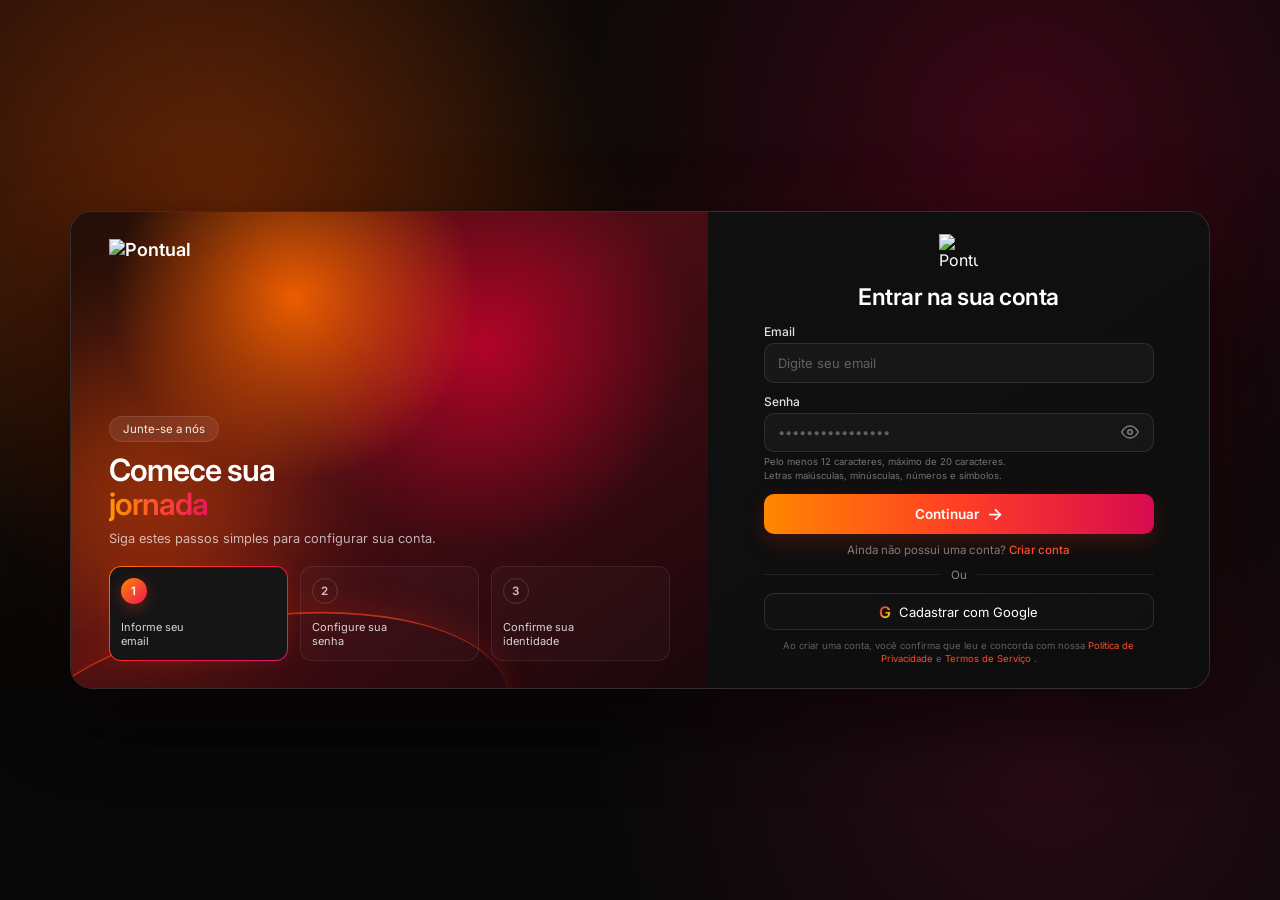
==== login2.html @ b69977cf "Add files via upload" ====
<!DOCTYPE html>
<html lang="pt-BR">

<head>
    <meta charset="UTF-8">
    <meta name="viewport" content="width=device-width, initial-scale=1.0">

    <title>Pontual - Entrar</title>

    <!-- CSS -->
    <link rel="stylesheet" href="login2.css">

    <!-- Fonte -->
    <link rel="preconnect" href="https://fonts.googleapis.com">
    <link rel="preconnect" href="https://fonts.gstatic.com" crossorigin>
    <link href="https://fonts.googleapis.com/css2?family=Inter:wght@400;500;600;700&display=swap" rel="stylesheet">
</head>

<body>

    <main class="page">

        <section class="signup-container">

            <div class="left-panel">

                <!-- Logo -->

                <div class="logo2">
                    <img src="img/pontual.png" alt="Pontual">
                </div>


                <!-- Conteúdo -->

                <div class="hero-content">

                    <div class="badge">
                        Junte-se a nós 
                    </div>

                    <h1>
                        Comece sua<br>
                        <span>jornada</span>
                    </h1>

                    <p class="hero-description">
                        Siga estes passos simples para configurar
                        sua conta.
                    </p>


                    <!-- ETAPAS -->

                    <div class="steps">

                        <!-- Etapa 1 -->

                        <div class="step active">

                            <div class="step-number">
                                1
                            </div>

                            <div class="step-text">
                                Informe seu
                                <br>
                                email
                            </div>

                        </div>


                        <!-- Etapa 2 -->

                        <div class="step">

                            <div class="step-number">
                                2
                            </div>

                            <div class="step-text">
                                Configure sua
                                <br>
                                senha
                            </div>

                        </div>


                        <!-- Etapa 3 -->

                        <div class="step">

                            <div class="step-number">
                                3
                            </div>

                            <div class="step-text">
                                Confirme sua
                                <br>
                                identidade
                            </div>

                        </div>

                    </div>

                </div>

            </div>


            <!-- =================================================
                 LADO DIREITO
            ================================================== -->

            <div class="right-panel">

                <div class="form-container">

                    <img class="icon-login" src="img/logo.png" alt="Pontual Logo">

                    <h2>Entrar na sua conta</h2>


                    <!-- EMAIL -->

                    <div class="input-group">

                        <label for="email">
                            Email
                        </label>

                        <div class="input-wrapper">
                            <input
                                type="email"
                                id="email"
                                placeholder="Digite seu email"
                                required>
                        </div>

                    </div>


                    <!-- SENHA -->

                    <div class="input-group">

                        <label for="password">
                            Senha
                        </label>

                        <div class="password-wrapper">

                            <input
                                type="password"
                                id="password"
                                placeholder="••••••••••••••••"
                            >

                            <button
                                type="button"
                                class="eye"
                                id="togglePassword"
                                aria-label="Mostrar ou ocultar senha">
                                <svg id="eyeIcon" width="18" height="18" viewBox="0 0 24 24" fill="none" stroke="currentColor" stroke-width="2" stroke-linecap="round" stroke-linejoin="round">
                                    <path d="M1 12s4-8 11-8 11 8 11 8-4 8-11 8-11-8-11-8z"></path>
                                    <circle cx="12" cy="12" r="3"></circle>
                                </svg>
                            </button>

                        </div>


                        <div class="password-info">

                            <span>
                                Pelo menos 12 caracteres,
                                máximo de 20 caracteres.
                            </span>

                            <span>
                                Letras maiúsculas, minúsculas,
                                números e símbolos.
                            </span>

                        </div>

                    </div>


                    <!-- BOTÃO -->

                    <button
                        type="button"
                        class="continue-button"
                        id="continueButton">

                        <span>
                            Continuar
                        </span>

                        <span class="arrow">
                            →
                        </span>

                    </button>


                    <!-- LOGIN -->

                    <p class="login-text">

                        Ainda não possui uma conta?

                        <a href="#">
                            Criar conta
                        </a>

                    </p>


                    <!-- OU -->

                    <div class="divider">

                        <span></span>

                        <p>Ou</p>

                        <span></span>

                    </div>


                    <!-- GOOGLE -->

                    <button
                        type="button"
                        class="google-button">

                        <span class="google-icon">
                            G
                        </span>

                        <span>
                            Cadastrar com Google
                        </span>

                    </button>


                    <!-- TERMOS -->

                    <p class="terms">

                        Ao criar uma conta, você confirma que leu
                        e concorda com nossa

                        <a href="#">
                            Política de Privacidade
                        </a>

                        e

                        <a href="#">
                            Termos de Serviço
                        </a>.

                    </p>

                </div>

            </div>

        </section>

    </main>


    <!-- JAVASCRIPT -->

    <script src="script.js"></script>

</body>

</html>
---- login2.css ----
/* =========================================================
   RESET
========================================================= */

* {
    margin: 0;
    padding: 0;
    box-sizing: border-box;
}

html,
body {
    width: 100%;
    height: 100%;
}

body {
    font-family: "Inter", sans-serif;
    background: #080808;
    color: #ffffff;
    overflow-x: hidden;
}


/* =========================================================
   FUNDO
========================================================= */

.page {
    min-height: 100vh;
    height: 100vh;

    display: flex;
    justify-content: center;
    align-items: center;

    padding: clamp(12px, 2vh, 24px);

    position: relative;
    overflow-y: auto;
    overflow-x: hidden;

    background:
        radial-gradient(
            circle at 18% 25%,
            rgba(255, 91, 0, 0.30),
            transparent 32%
        ),

        radial-gradient(
            circle at 80% 15%,
            rgba(218, 0, 67, 0.25),
            transparent 35%
        ),

        radial-gradient(
            circle at 82% 85%,
            rgba(154, 20, 68, 0.22),
            transparent 35%
        ),

        #080808;
}


/* brilho atrás do card */

.page::before {
    content: "";

    position: absolute;

    width: 600px;
    height: 600px;

    left: -200px;
    top: -250px;

    background: #ff4d00;

    filter: blur(160px);

    opacity: 0.16;

    pointer-events: none;
}


/* =========================================================
   CARD PRINCIPAL
========================================================= */

.signup-container {
    width: min(1140px, 96vw);
    max-height: min(720px, calc(100vh - 28px));

    display: grid;
    grid-template-columns: 1.12fr 0.88fr;

    border-radius: 22px;
    overflow: hidden;

    position: relative;
    background: #111111;

    border: 1px solid rgba(255, 255, 255, 0.13);

    box-shadow:
        0 25px 80px rgba(0, 0, 0, 0.7),
        0 0 70px rgba(255, 45, 30, 0.08);
}


/* =========================================================
   PAINEL ESQUERDO
========================================================= */

.left-panel {
    position: relative;

    padding: clamp(22px, 3vh, 34px) clamp(26px, 3vw, 38px);

    overflow: hidden;

    display: flex;
    flex-direction: column;
    justify-content: space-between;

    background:
        radial-gradient(
            circle at 35% 18%,
            rgba(255, 102, 0, 0.90),
            transparent 32%
        ),

        radial-gradient(
            circle at 65% 28%,
            rgba(220, 0, 48, 0.70),
            transparent 38%
        ),

        linear-gradient(
            145deg,
            #221006 0%,
            #4b0d14 45%,
            #19070b 100%
        );
}


/* brilho */

.left-panel::before {
    content: "";

    position: absolute;

    width: 450px;
    height: 450px;

    left: -150px;
    top: 60px;

    border-radius: 50%;

    background:
        radial-gradient(
            circle,
            rgba(255, 91, 0, 0.5),
            transparent 65%
        );

    filter: blur(40px);

    pointer-events: none;
}


/* linha decorativa */

.left-panel::after {
    content: "";

    position: absolute;

    width: 500px;
    height: 220px;

    left: -60px;
    bottom: -150px;

    border-radius: 50%;

    border-top: 2px solid rgba(255, 60, 20, 0.65);

    box-shadow:
        0 -10px 30px rgba(255, 40, 0, 0.15);

    transform: rotate(-8deg);

    pointer-events: none;
}


/* =========================================================
   LOGO
========================================================= */

.logo,
.logo2 {
    position: relative;
    z-index: 2;

    display: flex;
    align-items: center;

    gap: 10px;

    font-size: 18px;
    font-weight: 600;

    color: #ffffff;
}

.logo img,
.logo2 img {
    width: auto;
    height: clamp(28px, 3.8vh, 36px);
    max-width: 160px;
    object-fit: contain;
}


/* =========================================================
   CONTEÚDO ESQUERDO
========================================================= */

.hero-content {
    position: relative;
    z-index: 2;

    margin-top: auto;
    padding-top: 14px;
}


/* badge */

.badge {
    display: inline-flex;

    padding: 5px 13px;

    border-radius: 999px;

    background: rgba(255, 255, 255, 0.08);
    border: 1px solid rgba(255, 255, 255, 0.10);

    font-size: 11.5px;
    color: #eeeeee;

    backdrop-filter: blur(10px);

    margin-bottom: clamp(8px, 1.2vh, 14px);
}


/* título */

.hero-content h1 {
    font-size: clamp(24px, 2.4vw, 34px);
    line-height: 1.1;

    font-weight: 600;
    letter-spacing: -1px;

    color: #ffffff;
}

.hero-content h1 span {
    background:
        linear-gradient(
            90deg,
            #ff9a00,
            #ff4b32,
            #ed145b
        );

    -webkit-background-clip: text;
    background-clip: text;

    color: transparent;
}


/* descrição */

.hero-description {
    margin-top: clamp(6px, 1vh, 10px);

    font-size: clamp(12px, 1vw, 13.5px);
    color: rgba(255, 255, 255, 0.68);

    line-height: 1.45;
}


/* =========================================================
   ETAPAS
========================================================= */

.steps {
    display: grid;
    grid-template-columns: repeat(3, 1fr);

    gap: clamp(8px, 1vw, 12px);

    margin-top: clamp(14px, 2vh, 22px);

    max-width: 580px;
}

.step {
    min-height: clamp(76px, 10.5vh, 96px);
    padding: clamp(10px, 1.2vh, 14px);

    border-radius: 12px;

    background: rgba(255, 255, 255, 0.025);
    border: 1px solid rgba(255, 255, 255, 0.08);

    display: flex;
    flex-direction: column;
    justify-content: space-between;
    gap: 6px;

    transition: 0.25s ease;
}

.step:hover {
    transform: translateY(-3px);
    border-color: rgba(255, 72, 30, 0.5);
}


/* etapa ativa */

.step.active {
    border: 1px solid transparent;

    background:
        linear-gradient(#151515, #151515) padding-box,
        linear-gradient(
            135deg,
            #ff7600,
            #ff123e,
            #d81b70
        ) border-box;

    box-shadow:
        0 0 20px rgba(255, 62, 25, 0.12);
}


/* número */

.step-number {
    width: 26px;
    height: 26px;

    border-radius: 50%;

    display: flex;
    align-items: center;
    justify-content: center;

    font-size: 11.5px;
    font-weight: 600;

    border: 1px solid rgba(255, 255, 255, 0.15);
    color: rgba(255, 255, 255, 0.75);
}

.step.active .step-number {
    background:
        linear-gradient(
            135deg,
            #ff8500,
            #ed1854
        );

    border: none;
    color: white;

    box-shadow:
        0 4px 14px rgba(255, 60, 30, 0.35);
}


/* texto */

.step-text {
    font-size: 11px;
    line-height: 1.32;
    color: rgba(255, 255, 255, 0.82);
}


/* =========================================================
   PAINEL DIREITO
========================================================= */

.right-panel {
    display: flex;
    align-items: center;
    justify-content: center;

    padding: clamp(16px, 2.4vh, 26px) clamp(22px, 3vw, 36px);

    background:
        linear-gradient(
            145deg,
            #101010,
            #0d0d0d
        );
}


/* formulário */

.form-container {
    width: 100%;
    max-width: 390px;
}

.icon-login {
    position: relative;
    z-index: 2;

    width: clamp(38px, 4.4vh, 46px);
    height: clamp(38px, 4.4vh, 46px);

    display: block;
    margin: 0 auto clamp(6px, 1vh, 10px) auto;

    object-fit: contain;
}


/* título */

.form-container h2 {
    text-align: center;

    font-size: clamp(19px, 2vw, 23px);
    font-weight: 600;

    letter-spacing: -0.5px;

    margin-bottom: clamp(10px, 1.5vh, 15px);
}


/* =========================================================
   INPUTS
========================================================= */

.input-group {
    margin-bottom: clamp(8px, 1.2vh, 11px);
}

.input-group label {
    display: block;

    margin-bottom: 4px;

    font-size: 12px;
    font-weight: 500;

    color: rgba(255, 255, 255, 0.88);
}

.input-group input {
    width: 100%;
    height: clamp(38px, 4.4vh, 42px);

    padding: 0 13px;

    border-radius: 10px;
    border: 1px solid rgba(255, 255, 255, 0.10);

    outline: none;

    background: rgba(255, 255, 255, 0.035);
    color: white;

    font-family: inherit;
    font-size: 13px;

    transition: 0.25s;
}

.input-group input::placeholder {
    color: rgba(255, 255, 255, 0.32);
}

.input-group input:focus {
    border-color: #ff4b25;
    box-shadow: 0 0 0 3px rgba(255, 68, 30, 0.08);
}

.input-wrapper {
    position: relative;
}

.input-wrapper input {
    padding-left: 13px;
}


/* =========================================================
   SENHA
========================================================= */

.password-wrapper {
    position: relative;
}

.password-wrapper input {
    padding-right: 38px;
}

.eye {
    position: absolute;
    right: 11px;
    top: 50%;
    transform: translateY(-50%);

    border: none;
    background: transparent;

    color: rgba(255, 255, 255, 0.45);
    cursor: pointer;

    padding: 4px;

    display: flex;
    align-items: center;
    justify-content: center;

    transition: color 0.2s;
}

.eye:hover {
    color: rgba(255, 255, 255, 0.85);
}

.password-info {
    display: flex;
    flex-direction: column;
    gap: 2px;

    margin-top: 4px;

    font-size: 9.5px;
    line-height: 1.25;

    color: rgba(255, 255, 255, 0.42);
}


/* =========================================================
   BOTÃO CONTINUAR
========================================================= */

.continue-button {
    width: 100%;
    height: clamp(38px, 4.4vh, 43px);

    border: none;
    border-radius: 10px;

    cursor: pointer;

    display: flex;
    align-items: center;
    justify-content: center;

    gap: 8px;

    margin-top: clamp(10px, 1.4vh, 14px);

    color: white;
    font-family: inherit;
    font-size: 13.5px;
    font-weight: 600;

    background:
        linear-gradient(
            90deg,
            #ff8700,
            #ff3e25,
            #d70b50
        );

    box-shadow:
        0 8px 22px rgba(255, 53, 24, 0.18);

    transition: 0.25s;
}

.continue-button:hover {
    transform: translateY(-2px);
    box-shadow:
        0 12px 28px rgba(255, 53, 24, 0.28);
}

.continue-button:active {
    transform: translateY(0);
}

.arrow {
    font-size: 17px;
    transition: 0.2s;
}

.continue-button:hover .arrow {
    transform: translateX(4px);
}


/* =========================================================
   LOGIN
========================================================= */

.login-text {
    text-align: center;
    margin-top: clamp(6px, 1vh, 9px);

    font-size: 11.5px;
    color: rgba(255, 255, 255, 0.45);
}

.login-text a {
    color: #ff4d2c;
    text-decoration: none;
    font-weight: 500;
}


/* =========================================================
   DIVISOR
========================================================= */

.divider {
    display: flex;
    align-items: center;

    gap: 10px;

    margin: clamp(8px, 1.2vh, 12px) 0;
}

.divider span {
    flex: 1;
    height: 1px;
    background: rgba(255, 255, 255, 0.08);
}

.divider p {
    color: rgba(255, 255, 255, 0.5);
    font-size: 11.5px;
}


/* =========================================================
   GOOGLE
========================================================= */

.google-button {
    width: 100%;
    height: clamp(36px, 4.2vh, 40px);

    border-radius: 10px;
    border: 1px solid rgba(255, 255, 255, 0.11);

    background: rgba(255, 255, 255, 0.015);
    color: white;

    display: flex;
    justify-content: center;
    align-items: center;

    gap: 8px;

    cursor: pointer;

    font-family: inherit;
    font-size: 13px;

    transition: 0.25s;
}

.google-button:hover {
    background: rgba(255, 255, 255, 0.05);
    border-color: rgba(255, 255, 255, 0.2);
}

.google-icon {
    font-size: 16px;
    font-weight: 600;

    background:
        linear-gradient(
            135deg,
            #4285f4,
            #ea4335,
            #fbbc05,
            #34a853
        );

    -webkit-background-clip: text;
    background-clip: text;
    color: transparent;
}


/* =========================================================
   TERMOS
========================================================= */

.terms {
    text-align: center;
    margin-top: clamp(8px, 1.1vh, 11px);

    font-size: 9.5px;
    line-height: 1.35;

    color: rgba(255, 255, 255, 0.35);
}

.terms a {
    color: #ff4b2b;
    text-decoration: none;
}


/* =========================================================
   RESPONSIVIDADE (Telas menores em largura)
========================================================= */

@media (max-width: 920px) {
    .page {
        height: auto;
        min-height: 100vh;
        padding: 20px 16px;
        overflow-y: auto;
    }

    .signup-container {
        grid-template-columns: 1fr;
        max-width: 500px;
        max-height: none;
    }

    .left-panel {
        padding: 24px 22px;
        min-height: auto;
    }

    .hero-content {
        margin-top: 20px;
        padding-top: 0;
    }

    .right-panel {
        padding: 26px 22px;
    }
}

@media (max-width: 540px) {
    .steps {
        grid-template-columns: 1fr;
        gap: 8px;
    }

    .step {
        flex-direction: row;
        align-items: center;
        min-height: auto;
        padding: 10px 12px;
    }

    .step-text {
        font-size: 11px;
    }
}


/* =========================================================
   RESPONSIVIDADE (Telas com altura muito baixa)
========================================================= */

@media (max-height: 640px) and (min-width: 921px) {
    .page {
        padding: 8px 16px;
    }

    .signup-container {
        max-height: calc(100vh - 16px);
    }

    .left-panel {
        padding: 16px 24px;
    }

    .right-panel {
        padding: 14px 24px;
    }

    .icon-login {
        width: 34px;
        height: 34px;
        margin-bottom: 4px;
    }

    .form-container h2 {
        font-size: 18px;
        margin-bottom: 8px;
    }

    .input-group {
        margin-bottom: 6px;
    }

    .input-group input {
        height: 36px;
    }

    .continue-button {
        height: 36px;
        margin-top: 8px;
    }

    .divider {
        margin: 6px 0;
    }

    .google-button {
        height: 34px;
    }

    .terms {
        margin-top: 6px;
    }

    .step {
        min-height: 70px;
        padding: 8px 10px;
    }
}
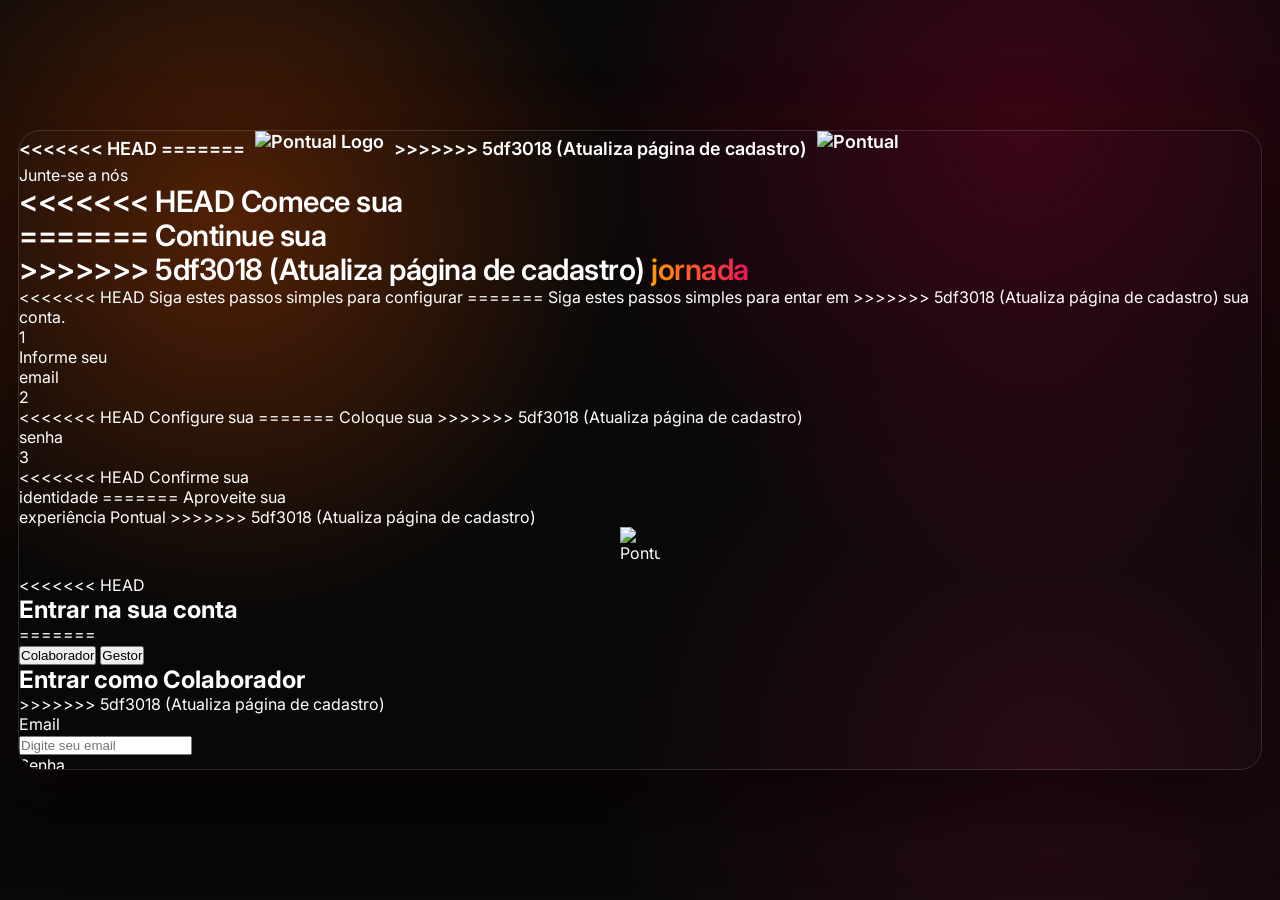
==== commit 4ed0bc6b: "Add files via upload" ====
--- a/login2.html
+++ b/login2.html
@@ -1,288 +1,352 @@
-<!DOCTYPE html>
-<html lang="pt-BR">
-
-<head>
-    <meta charset="UTF-8">
-    <meta name="viewport" content="width=device-width, initial-scale=1.0">
-
-    <title>Pontual - Entrar</title>
-
-    <!-- CSS -->
-    <link rel="stylesheet" href="login2.css">
-
-    <!-- Fonte -->
-    <link rel="preconnect" href="https://fonts.googleapis.com">
-    <link rel="preconnect" href="https://fonts.gstatic.com" crossorigin>
-    <link href="https://fonts.googleapis.com/css2?family=Inter:wght@400;500;600;700&display=swap" rel="stylesheet">
-</head>
-
-<body>
-
-    <main class="page">
-
-        <section class="signup-container">
-
-            <div class="left-panel">
-
-                <!-- Logo -->
-
-                <div class="logo2">
-                    <img src="img/pontual.png" alt="Pontual">
-                </div>
-
-
-                <!-- Conteúdo -->
-
-                <div class="hero-content">
-
-                    <div class="badge">
-                        Junte-se a nós 
-                    </div>
-
-                    <h1>
-                        Comece sua<br>
-                        <span>jornada</span>
-                    </h1>
-
-                    <p class="hero-description">
-                        Siga estes passos simples para configurar
-                        sua conta.
-                    </p>
-
-
-                    <!-- ETAPAS -->
-
-                    <div class="steps">
-
-                        <!-- Etapa 1 -->
-
-                        <div class="step active">
-
-                            <div class="step-number">
-                                1
-                            </div>
-
-                            <div class="step-text">
-                                Informe seu
-                                <br>
-                                email
-                            </div>
-
-                        </div>
-
-
-                        <!-- Etapa 2 -->
-
-                        <div class="step">
-
-                            <div class="step-number">
-                                2
-                            </div>
-
-                            <div class="step-text">
-                                Configure sua
-                                <br>
-                                senha
-                            </div>
-
-                        </div>
-
-
-                        <!-- Etapa 3 -->
-
-                        <div class="step">
-
-                            <div class="step-number">
-                                3
-                            </div>
-
-                            <div class="step-text">
-                                Confirme sua
-                                <br>
-                                identidade
-                            </div>
-
-                        </div>
-
-                    </div>
-
-                </div>
-
-            </div>
-
-
-            <!-- =================================================
-                 LADO DIREITO
-            ================================================== -->
-
-            <div class="right-panel">
-
-                <div class="form-container">
-
-                    <img class="icon-login" src="img/logo.png" alt="Pontual Logo">
-
-                    <h2>Entrar na sua conta</h2>
-
-
-                    <!-- EMAIL -->
-
-                    <div class="input-group">
-
-                        <label for="email">
-                            Email
-                        </label>
-
-                        <div class="input-wrapper">
-                            <input
-                                type="email"
-                                id="email"
-                                placeholder="Digite seu email"
-                                required>
-                        </div>
-
-                    </div>
-
-
-                    <!-- SENHA -->
-
-                    <div class="input-group">
-
-                        <label for="password">
-                            Senha
-                        </label>
-
-                        <div class="password-wrapper">
-
-                            <input
-                                type="password"
-                                id="password"
-                                placeholder="••••••••••••••••"
-                            >
-
-                            <button
-                                type="button"
-                                class="eye"
-                                id="togglePassword"
-                                aria-label="Mostrar ou ocultar senha">
-                                <svg id="eyeIcon" width="18" height="18" viewBox="0 0 24 24" fill="none" stroke="currentColor" stroke-width="2" stroke-linecap="round" stroke-linejoin="round">
-                                    <path d="M1 12s4-8 11-8 11 8 11 8-4 8-11 8-11-8-11-8z"></path>
-                                    <circle cx="12" cy="12" r="3"></circle>
-                                </svg>
-                            </button>
-
-                        </div>
-
-
-                        <div class="password-info">
-
-                            <span>
-                                Pelo menos 12 caracteres,
-                                máximo de 20 caracteres.
-                            </span>
-
-                            <span>
-                                Letras maiúsculas, minúsculas,
-                                números e símbolos.
-                            </span>
-
-                        </div>
-
-                    </div>
-
-
-                    <!-- BOTÃO -->
-
-                    <button
-                        type="button"
-                        class="continue-button"
-                        id="continueButton">
-
-                        <span>
-                            Continuar
-                        </span>
-
-                        <span class="arrow">
-                            →
-                        </span>
-
-                    </button>
-
-
-                    <!-- LOGIN -->
-
-                    <p class="login-text">
-
-                        Ainda não possui uma conta?
-
-                        <a href="#">
-                            Criar conta
-                        </a>
-
-                    </p>
-
-
-                    <!-- OU -->
-
-                    <div class="divider">
-
-                        <span></span>
-
-                        <p>Ou</p>
-
-                        <span></span>
-
-                    </div>
-
-
-                    <!-- GOOGLE -->
-
-                    <button
-                        type="button"
-                        class="google-button">
-
-                        <span class="google-icon">
-                            G
-                        </span>
-
-                        <span>
-                            Cadastrar com Google
-                        </span>
-
-                    </button>
-
-
-                    <!-- TERMOS -->
-
-                    <p class="terms">
-
-                        Ao criar uma conta, você confirma que leu
-                        e concorda com nossa
-
-                        <a href="#">
-                            Política de Privacidade
-                        </a>
-
-                        e
-
-                        <a href="#">
-                            Termos de Serviço
-                        </a>.
-
-                    </p>
-
-                </div>
-
-            </div>
-
-        </section>
-
-    </main>
-
-
-    <!-- JAVASCRIPT -->
-
-    <script src="script.js"></script>
-
-</body>
-
+<!DOCTYPE html>
+<html lang="pt-BR">
+
+<head>
+    <meta charset="UTF-8">
+    <meta name="viewport" content="width=device-width, initial-scale=1.0">
+
+    <title>Pontual - Entrar</title>
+
+    <!-- CSS -->
+    <link rel="stylesheet" href="login2.css">
+
+    <!-- Fonte -->
+    <link rel="preconnect" href="https://fonts.googleapis.com">
+    <link rel="preconnect" href="https://fonts.gstatic.com" crossorigin>
+    <link href="https://fonts.googleapis.com/css2?family=Inter:wght@400;500;600;700&display=swap" rel="stylesheet">
+</head>
+
+<body>
+
+    <main class="page">
+
+        <section class="signup-container">
+
+            <div class="left-panel">
+
+                <!-- Logo -->
+
+                <div class="logo2">
+<<<<<<< HEAD
+=======
+                    <img src="img/logo.png" alt="Pontual Logo" >
+>>>>>>> 5df3018 (Atualiza página de cadastro)
+                    <img src="img/pontual.png" alt="Pontual">
+                </div>
+
+
+                <!-- Conteúdo -->
+
+                <div class="hero-content">
+
+                    <div class="badge">
+                        Junte-se a nós 
+                    </div>
+
+                    <h1>
+<<<<<<< HEAD
+                        Comece sua<br>
+=======
+                        Continue sua<br>
+>>>>>>> 5df3018 (Atualiza página de cadastro)
+                        <span>jornada</span>
+                    </h1>
+
+                    <p class="hero-description">
+<<<<<<< HEAD
+                        Siga estes passos simples para configurar
+=======
+                        Siga estes passos simples para entar em
+>>>>>>> 5df3018 (Atualiza página de cadastro)
+                        sua conta.
+                    </p>
+
+
+                    <!-- ETAPAS -->
+
+                    <div class="steps">
+
+                        <!-- Etapa 1 -->
+
+                        <div class="step active">
+
+                            <div class="step-number">
+                                1
+                            </div>
+
+                            <div class="step-text">
+                                Informe seu
+                                <br>
+                                email
+                            </div>
+
+                        </div>
+
+
+                        <!-- Etapa 2 -->
+
+                        <div class="step">
+
+                            <div class="step-number">
+                                2
+                            </div>
+
+                            <div class="step-text">
+<<<<<<< HEAD
+                                Configure sua
+=======
+                                Coloque sua
+>>>>>>> 5df3018 (Atualiza página de cadastro)
+                                <br>
+                                senha
+                            </div>
+
+                        </div>
+
+
+                        <!-- Etapa 3 -->
+
+                        <div class="step">
+
+                            <div class="step-number">
+                                3
+                            </div>
+
+                            <div class="step-text">
+<<<<<<< HEAD
+                                Confirme sua
+                                <br>
+                                identidade
+=======
+                                Aproveite sua
+                                <br>
+                                experiência Pontual
+>>>>>>> 5df3018 (Atualiza página de cadastro)
+                            </div>
+
+                        </div>
+
+                    </div>
+
+                </div>
+
+            </div>
+
+
+            <!-- =================================================
+                 LADO DIREITO
+            ================================================== -->
+
+            <div class="right-panel">
+
+                <div class="form-container">
+
+                    <img class="icon-login" src="img/logo.png" alt="Pontual Logo">
+
+<<<<<<< HEAD
+                    <h2>Entrar na sua conta</h2>
+=======
+                    <!-- SELETOR DE PERFIL: COLABORADOR / GESTOR -->
+                    <div class="role-switcher" role="tablist" aria-label="Tipo de acesso">
+                        <button type="button" class="role-btn active" id="btnRoleColaborador" role="tab" aria-selected="true">
+                            Colaborador
+                        </button>
+                        <button type="button" class="role-btn" id="btnRoleGestor" role="tab" aria-selected="false">
+                            Gestor
+                        </button>
+                    </div>
+
+                    <h2 id="formTitle">Entrar como Colaborador</h2>
+>>>>>>> 5df3018 (Atualiza página de cadastro)
+
+
+                    <!-- EMAIL -->
+
+                    <div class="input-group">
+
+                        <label for="email">
+                            Email
+                        </label>
+
+                        <div class="input-wrapper">
+                            <input
+                                type="email"
+                                id="email"
+                                placeholder="Digite seu email"
+                                required>
+                        </div>
+
+                    </div>
+
+
+                    <!-- SENHA -->
+
+                    <div class="input-group">
+
+                        <label for="password">
+                            Senha
+                        </label>
+
+                        <div class="password-wrapper">
+
+                            <input
+                                type="password"
+                                id="password"
+                                placeholder="••••••••••••••••"
+                            >
+
+                            <button
+                                type="button"
+                                class="eye"
+                                id="togglePassword"
+                                aria-label="Mostrar ou ocultar senha">
+                                <svg id="eyeIcon" width="18" height="18" viewBox="0 0 24 24" fill="none" stroke="currentColor" stroke-width="2" stroke-linecap="round" stroke-linejoin="round">
+                                    <path d="M1 12s4-8 11-8 11 8 11 8-4 8-11 8-11-8-11-8z"></path>
+                                    <circle cx="12" cy="12" r="3"></circle>
+                                </svg>
+                            </button>
+
+                        </div>
+
+<<<<<<< HEAD
+
+                        <div class="password-info">
+=======
+                        <div class="password-info" id="passwordInfo">
+>>>>>>> 5df3018 (Atualiza página de cadastro)
+
+                            <span>
+                                Pelo menos 12 caracteres,
+                                máximo de 20 caracteres.
+                            </span>
+
+                            <span>
+                                Letras maiúsculas, minúsculas,
+                                números e símbolos.
+                            </span>
+
+                        </div>
+
+                    </div>
+
+
+                    <!-- BOTÃO -->
+
+                    <button
+                        type="button"
+                        class="continue-button"
+                        id="continueButton">
+
+<<<<<<< HEAD
+                        <span>
+=======
+                        <span id="continueButtonText">
+>>>>>>> 5df3018 (Atualiza página de cadastro)
+                            Continuar
+                        </span>
+
+                        <span class="arrow">
+                            →
+                        </span>
+
+                    </button>
+
+
+<<<<<<< HEAD
+                    <!-- LOGIN -->
+
+                    <p class="login-text">
+
+                        Ainda não possui uma conta?
+
+                        <a href="#">
+=======
+                    <!-- LOGIN / CRIAR CONTA (VISÍVEL APENAS PARA GESTOR) -->
+
+                    <p class="login-text" id="signupPrompt" style="display: none;">
+
+                        <span id="signupPromptText">Ainda não possui uma conta gestor?</span>
+
+                        <a href="conta2.html">
+>>>>>>> 5df3018 (Atualiza página de cadastro)
+                            Criar conta
+                        </a>
+
+                    </p>
+
+
+                    <!-- OU -->
+
+                    <div class="divider">
+
+                        <span></span>
+
+                        <p>Ou</p>
+
+                        <span></span>
+
+                    </div>
+
+
+                    <!-- GOOGLE -->
+
+                    <button
+                        type="button"
+                        class="google-button">
+
+                        <span class="google-icon">
+                            G
+                        </span>
+
+                        <span>
+<<<<<<< HEAD
+                            Cadastrar com Google
+=======
+                            Entrar com Google
+>>>>>>> 5df3018 (Atualiza página de cadastro)
+                        </span>
+
+                    </button>
+
+
+                    <!-- TERMOS -->
+
+                    <p class="terms">
+<<<<<<< HEAD
+
+                        Ao criar uma conta, você confirma que leu
+                        e concorda com nossa
+
+                        <a href="#">
+                            Política de Privacidade
+                        </a>
+
+                        e
+
+                        <a href="#">
+                            Termos de Serviço
+                        </a>.
+
+=======
+                        Ao criar uma conta, você confirma que leu e concorda com nossa
+                        <a href="#">Política de Privacidade</a> e
+                        <a href="#">Termos de Serviço</a>.
+>>>>>>> 5df3018 (Atualiza página de cadastro)
+                    </p>
+
+                </div>
+
+            </div>
+
+        </section>
+
+    </main>
+
+
+    <!-- JAVASCRIPT -->
+
+    <script src="script.js"></script>
+
+</body>
+
 </html>
--- a/login2.css
+++ b/login2.css
@@ -1,861 +1,1623 @@
-/* =========================================================
-   RESET
-========================================================= */
-
-* {
-    margin: 0;
-    padding: 0;
-    box-sizing: border-box;
-}
-
-html,
-body {
-    width: 100%;
-    height: 100%;
-}
-
-body {
-    font-family: "Inter", sans-serif;
-    background: #080808;
-    color: #ffffff;
-    overflow-x: hidden;
-}
-
-
-/* =========================================================
-   FUNDO
-========================================================= */
-
-.page {
-    min-height: 100vh;
-    height: 100vh;
-
-    display: flex;
-    justify-content: center;
-    align-items: center;
-
-    padding: clamp(12px, 2vh, 24px);
-
-    position: relative;
-    overflow-y: auto;
-    overflow-x: hidden;
-
-    background:
-        radial-gradient(
-            circle at 18% 25%,
-            rgba(255, 91, 0, 0.30),
-            transparent 32%
-        ),
-
-        radial-gradient(
-            circle at 80% 15%,
-            rgba(218, 0, 67, 0.25),
-            transparent 35%
-        ),
-
-        radial-gradient(
-            circle at 82% 85%,
-            rgba(154, 20, 68, 0.22),
-            transparent 35%
-        ),
-
-        #080808;
-}
-
-
-/* brilho atrás do card */
-
-.page::before {
-    content: "";
-
-    position: absolute;
-
-    width: 600px;
-    height: 600px;
-
-    left: -200px;
-    top: -250px;
-
-    background: #ff4d00;
-
-    filter: blur(160px);
-
-    opacity: 0.16;
-
-    pointer-events: none;
-}
-
-
-/* =========================================================
-   CARD PRINCIPAL
-========================================================= */
-
-.signup-container {
-    width: min(1140px, 96vw);
-    max-height: min(720px, calc(100vh - 28px));
-
-    display: grid;
-    grid-template-columns: 1.12fr 0.88fr;
-
-    border-radius: 22px;
-    overflow: hidden;
-
-    position: relative;
-    background: #111111;
-
-    border: 1px solid rgba(255, 255, 255, 0.13);
-
-    box-shadow:
-        0 25px 80px rgba(0, 0, 0, 0.7),
-        0 0 70px rgba(255, 45, 30, 0.08);
-}
-
-
-/* =========================================================
-   PAINEL ESQUERDO
-========================================================= */
-
-.left-panel {
-    position: relative;
-
-    padding: clamp(22px, 3vh, 34px) clamp(26px, 3vw, 38px);
-
-    overflow: hidden;
-
-    display: flex;
-    flex-direction: column;
-    justify-content: space-between;
-
-    background:
-        radial-gradient(
-            circle at 35% 18%,
-            rgba(255, 102, 0, 0.90),
-            transparent 32%
-        ),
-
-        radial-gradient(
-            circle at 65% 28%,
-            rgba(220, 0, 48, 0.70),
-            transparent 38%
-        ),
-
-        linear-gradient(
-            145deg,
-            #221006 0%,
-            #4b0d14 45%,
-            #19070b 100%
-        );
-}
-
-
-/* brilho */
-
-.left-panel::before {
-    content: "";
-
-    position: absolute;
-
-    width: 450px;
-    height: 450px;
-
-    left: -150px;
-    top: 60px;
-
-    border-radius: 50%;
-
-    background:
-        radial-gradient(
-            circle,
-            rgba(255, 91, 0, 0.5),
-            transparent 65%
-        );
-
-    filter: blur(40px);
-
-    pointer-events: none;
-}
-
-
-/* linha decorativa */
-
-.left-panel::after {
-    content: "";
-
-    position: absolute;
-
-    width: 500px;
-    height: 220px;
-
-    left: -60px;
-    bottom: -150px;
-
-    border-radius: 50%;
-
-    border-top: 2px solid rgba(255, 60, 20, 0.65);
-
-    box-shadow:
-        0 -10px 30px rgba(255, 40, 0, 0.15);
-
-    transform: rotate(-8deg);
-
-    pointer-events: none;
-}
-
-
-/* =========================================================
-   LOGO
-========================================================= */
-
-.logo,
-.logo2 {
-    position: relative;
-    z-index: 2;
-
-    display: flex;
-    align-items: center;
-
-    gap: 10px;
-
-    font-size: 18px;
-    font-weight: 600;
-
-    color: #ffffff;
-}
-
-.logo img,
-.logo2 img {
-    width: auto;
-    height: clamp(28px, 3.8vh, 36px);
-    max-width: 160px;
-    object-fit: contain;
-}
-
-
-/* =========================================================
-   CONTEÚDO ESQUERDO
-========================================================= */
-
-.hero-content {
-    position: relative;
-    z-index: 2;
-
-    margin-top: auto;
-    padding-top: 14px;
-}
-
-
-/* badge */
-
-.badge {
-    display: inline-flex;
-
-    padding: 5px 13px;
-
-    border-radius: 999px;
-
-    background: rgba(255, 255, 255, 0.08);
-    border: 1px solid rgba(255, 255, 255, 0.10);
-
-    font-size: 11.5px;
-    color: #eeeeee;
-
-    backdrop-filter: blur(10px);
-
-    margin-bottom: clamp(8px, 1.2vh, 14px);
-}
-
-
-/* título */
-
-.hero-content h1 {
-    font-size: clamp(24px, 2.4vw, 34px);
-    line-height: 1.1;
-
-    font-weight: 600;
-    letter-spacing: -1px;
-
-    color: #ffffff;
-}
-
-.hero-content h1 span {
-    background:
-        linear-gradient(
-            90deg,
-            #ff9a00,
-            #ff4b32,
-            #ed145b
-        );
-
-    -webkit-background-clip: text;
-    background-clip: text;
-
-    color: transparent;
-}
-
-
-/* descrição */
-
-.hero-description {
-    margin-top: clamp(6px, 1vh, 10px);
-
-    font-size: clamp(12px, 1vw, 13.5px);
-    color: rgba(255, 255, 255, 0.68);
-
-    line-height: 1.45;
-}
-
-
-/* =========================================================
-   ETAPAS
-========================================================= */
-
-.steps {
-    display: grid;
-    grid-template-columns: repeat(3, 1fr);
-
-    gap: clamp(8px, 1vw, 12px);
-
-    margin-top: clamp(14px, 2vh, 22px);
-
-    max-width: 580px;
-}
-
-.step {
-    min-height: clamp(76px, 10.5vh, 96px);
-    padding: clamp(10px, 1.2vh, 14px);
-
-    border-radius: 12px;
-
-    background: rgba(255, 255, 255, 0.025);
-    border: 1px solid rgba(255, 255, 255, 0.08);
-
-    display: flex;
-    flex-direction: column;
-    justify-content: space-between;
-    gap: 6px;
-
-    transition: 0.25s ease;
-}
-
-.step:hover {
-    transform: translateY(-3px);
-    border-color: rgba(255, 72, 30, 0.5);
-}
-
-
-/* etapa ativa */
-
-.step.active {
-    border: 1px solid transparent;
-
-    background:
-        linear-gradient(#151515, #151515) padding-box,
-        linear-gradient(
-            135deg,
-            #ff7600,
-            #ff123e,
-            #d81b70
-        ) border-box;
-
-    box-shadow:
-        0 0 20px rgba(255, 62, 25, 0.12);
-}
-
-
-/* número */
-
-.step-number {
-    width: 26px;
-    height: 26px;
-
-    border-radius: 50%;
-
-    display: flex;
-    align-items: center;
-    justify-content: center;
-
-    font-size: 11.5px;
-    font-weight: 600;
-
-    border: 1px solid rgba(255, 255, 255, 0.15);
-    color: rgba(255, 255, 255, 0.75);
-}
-
-.step.active .step-number {
-    background:
-        linear-gradient(
-            135deg,
-            #ff8500,
-            #ed1854
-        );
-
-    border: none;
-    color: white;
-
-    box-shadow:
-        0 4px 14px rgba(255, 60, 30, 0.35);
-}
-
-
-/* texto */
-
-.step-text {
-    font-size: 11px;
-    line-height: 1.32;
-    color: rgba(255, 255, 255, 0.82);
-}
-
-
-/* =========================================================
-   PAINEL DIREITO
-========================================================= */
-
-.right-panel {
-    display: flex;
-    align-items: center;
-    justify-content: center;
-
-    padding: clamp(16px, 2.4vh, 26px) clamp(22px, 3vw, 36px);
-
-    background:
-        linear-gradient(
-            145deg,
-            #101010,
-            #0d0d0d
-        );
-}
-
-
-/* formulário */
-
-.form-container {
-    width: 100%;
-    max-width: 390px;
-}
-
-.icon-login {
-    position: relative;
-    z-index: 2;
-
-    width: clamp(38px, 4.4vh, 46px);
-    height: clamp(38px, 4.4vh, 46px);
-
-    display: block;
-    margin: 0 auto clamp(6px, 1vh, 10px) auto;
-
-    object-fit: contain;
-}
-
-
-/* título */
-
-.form-container h2 {
-    text-align: center;
-
-    font-size: clamp(19px, 2vw, 23px);
-    font-weight: 600;
-
-    letter-spacing: -0.5px;
-
-    margin-bottom: clamp(10px, 1.5vh, 15px);
-}
-
-
-/* =========================================================
-   INPUTS
-========================================================= */
-
-.input-group {
-    margin-bottom: clamp(8px, 1.2vh, 11px);
-}
-
-.input-group label {
-    display: block;
-
-    margin-bottom: 4px;
-
-    font-size: 12px;
-    font-weight: 500;
-
-    color: rgba(255, 255, 255, 0.88);
-}
-
-.input-group input {
-    width: 100%;
-    height: clamp(38px, 4.4vh, 42px);
-
-    padding: 0 13px;
-
-    border-radius: 10px;
-    border: 1px solid rgba(255, 255, 255, 0.10);
-
-    outline: none;
-
-    background: rgba(255, 255, 255, 0.035);
-    color: white;
-
-    font-family: inherit;
-    font-size: 13px;
-
-    transition: 0.25s;
-}
-
-.input-group input::placeholder {
-    color: rgba(255, 255, 255, 0.32);
-}
-
-.input-group input:focus {
-    border-color: #ff4b25;
-    box-shadow: 0 0 0 3px rgba(255, 68, 30, 0.08);
-}
-
-.input-wrapper {
-    position: relative;
-}
-
-.input-wrapper input {
-    padding-left: 13px;
-}
-
-
-/* =========================================================
-   SENHA
-========================================================= */
-
-.password-wrapper {
-    position: relative;
-}
-
-.password-wrapper input {
-    padding-right: 38px;
-}
-
-.eye {
-    position: absolute;
-    right: 11px;
-    top: 50%;
-    transform: translateY(-50%);
-
-    border: none;
-    background: transparent;
-
-    color: rgba(255, 255, 255, 0.45);
-    cursor: pointer;
-
-    padding: 4px;
-
-    display: flex;
-    align-items: center;
-    justify-content: center;
-
-    transition: color 0.2s;
-}
-
-.eye:hover {
-    color: rgba(255, 255, 255, 0.85);
-}
-
-.password-info {
-    display: flex;
-    flex-direction: column;
-    gap: 2px;
-
-    margin-top: 4px;
-
-    font-size: 9.5px;
-    line-height: 1.25;
-
-    color: rgba(255, 255, 255, 0.42);
-}
-
-
-/* =========================================================
-   BOTÃO CONTINUAR
-========================================================= */
-
-.continue-button {
-    width: 100%;
-    height: clamp(38px, 4.4vh, 43px);
-
-    border: none;
-    border-radius: 10px;
-
-    cursor: pointer;
-
-    display: flex;
-    align-items: center;
-    justify-content: center;
-
-    gap: 8px;
-
-    margin-top: clamp(10px, 1.4vh, 14px);
-
-    color: white;
-    font-family: inherit;
-    font-size: 13.5px;
-    font-weight: 600;
-
-    background:
-        linear-gradient(
-            90deg,
-            #ff8700,
-            #ff3e25,
-            #d70b50
-        );
-
-    box-shadow:
-        0 8px 22px rgba(255, 53, 24, 0.18);
-
-    transition: 0.25s;
-}
-
-.continue-button:hover {
-    transform: translateY(-2px);
-    box-shadow:
-        0 12px 28px rgba(255, 53, 24, 0.28);
-}
-
-.continue-button:active {
-    transform: translateY(0);
-}
-
-.arrow {
-    font-size: 17px;
-    transition: 0.2s;
-}
-
-.continue-button:hover .arrow {
-    transform: translateX(4px);
-}
-
-
-/* =========================================================
-   LOGIN
-========================================================= */
-
-.login-text {
-    text-align: center;
-    margin-top: clamp(6px, 1vh, 9px);
-
-    font-size: 11.5px;
-    color: rgba(255, 255, 255, 0.45);
-}
-
-.login-text a {
-    color: #ff4d2c;
-    text-decoration: none;
-    font-weight: 500;
-}
-
-
-/* =========================================================
-   DIVISOR
-========================================================= */
-
-.divider {
-    display: flex;
-    align-items: center;
-
-    gap: 10px;
-
-    margin: clamp(8px, 1.2vh, 12px) 0;
-}
-
-.divider span {
-    flex: 1;
-    height: 1px;
-    background: rgba(255, 255, 255, 0.08);
-}
-
-.divider p {
-    color: rgba(255, 255, 255, 0.5);
-    font-size: 11.5px;
-}
-
-
-/* =========================================================
-   GOOGLE
-========================================================= */
-
-.google-button {
-    width: 100%;
-    height: clamp(36px, 4.2vh, 40px);
-
-    border-radius: 10px;
-    border: 1px solid rgba(255, 255, 255, 0.11);
-
-    background: rgba(255, 255, 255, 0.015);
-    color: white;
-
-    display: flex;
-    justify-content: center;
-    align-items: center;
-
-    gap: 8px;
-
-    cursor: pointer;
-
-    font-family: inherit;
-    font-size: 13px;
-
-    transition: 0.25s;
-}
-
-.google-button:hover {
-    background: rgba(255, 255, 255, 0.05);
-    border-color: rgba(255, 255, 255, 0.2);
-}
-
-.google-icon {
-    font-size: 16px;
-    font-weight: 600;
-
-    background:
-        linear-gradient(
-            135deg,
-            #4285f4,
-            #ea4335,
-            #fbbc05,
-            #34a853
-        );
-
-    -webkit-background-clip: text;
-    background-clip: text;
-    color: transparent;
-}
-
-
-/* =========================================================
-   TERMOS
-========================================================= */
-
-.terms {
-    text-align: center;
-    margin-top: clamp(8px, 1.1vh, 11px);
-
-    font-size: 9.5px;
-    line-height: 1.35;
-
-    color: rgba(255, 255, 255, 0.35);
-}
-
-.terms a {
-    color: #ff4b2b;
-    text-decoration: none;
-}
-
-
-/* =========================================================
-   RESPONSIVIDADE (Telas menores em largura)
-========================================================= */
-
-@media (max-width: 920px) {
-    .page {
-        height: auto;
-        min-height: 100vh;
-        padding: 20px 16px;
-        overflow-y: auto;
-    }
-
-    .signup-container {
-        grid-template-columns: 1fr;
-        max-width: 500px;
-        max-height: none;
-    }
-
-    .left-panel {
-        padding: 24px 22px;
-        min-height: auto;
-    }
-
-    .hero-content {
-        margin-top: 20px;
-        padding-top: 0;
-    }
-
-    .right-panel {
-        padding: 26px 22px;
-    }
-}
-
-@media (max-width: 540px) {
-    .steps {
-        grid-template-columns: 1fr;
-        gap: 8px;
-    }
-
-    .step {
-        flex-direction: row;
-        align-items: center;
-        min-height: auto;
-        padding: 10px 12px;
-    }
-
-    .step-text {
-        font-size: 11px;
-    }
-}
-
-
-/* =========================================================
-   RESPONSIVIDADE (Telas com altura muito baixa)
-========================================================= */
-
-@media (max-height: 640px) and (min-width: 921px) {
-    .page {
-        padding: 8px 16px;
-    }
-
-    .signup-container {
-        max-height: calc(100vh - 16px);
-    }
-
-    .left-panel {
-        padding: 16px 24px;
-    }
-
-    .right-panel {
-        padding: 14px 24px;
-    }
-
-    .icon-login {
-        width: 34px;
-        height: 34px;
-        margin-bottom: 4px;
-    }
-
-    .form-container h2 {
-        font-size: 18px;
-        margin-bottom: 8px;
-    }
-
-    .input-group {
-        margin-bottom: 6px;
-    }
-
-    .input-group input {
-        height: 36px;
-    }
-
-    .continue-button {
-        height: 36px;
-        margin-top: 8px;
-    }
-
-    .divider {
-        margin: 6px 0;
-    }
-
-    .google-button {
-        height: 34px;
-    }
-
-    .terms {
-        margin-top: 6px;
-    }
-
-    .step {
-        min-height: 70px;
-        padding: 8px 10px;
-    }
+/* =========================================================
+   RESET
+========================================================= */
+
+* {
+    margin: 0;
+    padding: 0;
+    box-sizing: border-box;
+}
+
+html,
+body {
+    width: 100%;
+    height: 100%;
+}
+
+body {
+    font-family: "Inter", sans-serif;
+    background: #080808;
+    color: #ffffff;
+    overflow-x: hidden;
+}
+
+
+/* =========================================================
+   FUNDO
+========================================================= */
+
+.page {
+    min-height: 100vh;
+    height: 100vh;
+
+    display: flex;
+    justify-content: center;
+    align-items: center;
+
+    padding: clamp(12px, 2vh, 24px);
+
+    position: relative;
+    overflow-y: auto;
+    overflow-x: hidden;
+
+    background:
+        radial-gradient(
+            circle at 18% 25%,
+            rgba(255, 91, 0, 0.30),
+            transparent 32%
+        ),
+
+        radial-gradient(
+            circle at 80% 15%,
+            rgba(218, 0, 67, 0.25),
+            transparent 35%
+        ),
+
+        radial-gradient(
+            circle at 82% 85%,
+            rgba(154, 20, 68, 0.22),
+            transparent 35%
+        ),
+
+        #080808;
+}
+
+
+<<<<<<< HEAD
+/* brilho atrás do card */
+=======
+/* =========================================================
+   BRILHO ATRÁS DO CARD
+========================================================= */
+>>>>>>> 5df3018 (Atualiza página de cadastro)
+
+.page::before {
+    content: "";
+
+    position: absolute;
+
+    width: 600px;
+    height: 600px;
+
+    left: -200px;
+    top: -250px;
+
+    background: #ff4d00;
+
+    filter: blur(160px);
+
+    opacity: 0.16;
+
+    pointer-events: none;
+}
+
+
+/* =========================================================
+   CARD PRINCIPAL
+========================================================= */
+
+.signup-container {
+<<<<<<< HEAD
+    width: min(1140px, 96vw);
+    max-height: min(720px, calc(100vh - 28px));
+=======
+    width: 100%;
+    max-width: 1280px;
+    height: clamp(600px, 88vh, 640px);
+    min-height: 600px;
+>>>>>>> 5df3018 (Atualiza página de cadastro)
+
+    display: grid;
+    grid-template-columns: 1.12fr 0.88fr;
+
+    border-radius: 22px;
+    overflow: hidden;
+
+    position: relative;
+<<<<<<< HEAD
+=======
+
+>>>>>>> 5df3018 (Atualiza página de cadastro)
+    background: #111111;
+
+    border: 1px solid rgba(255, 255, 255, 0.13);
+
+    box-shadow:
+        0 25px 80px rgba(0, 0, 0, 0.7),
+        0 0 70px rgba(255, 45, 30, 0.08);
+}
+
+<<<<<<< HEAD
+
+=======
+>>>>>>> 5df3018 (Atualiza página de cadastro)
+/* =========================================================
+   PAINEL ESQUERDO
+========================================================= */
+
+.left-panel {
+    position: relative;
+
+<<<<<<< HEAD
+    padding: clamp(22px, 3vh, 34px) clamp(26px, 3vw, 38px);
+=======
+    padding: 30px 36px 30px 36px;
+>>>>>>> 5df3018 (Atualiza página de cadastro)
+
+    overflow: hidden;
+
+    display: flex;
+    flex-direction: column;
+    justify-content: space-between;
+<<<<<<< HEAD
+=======
+    height: 100%;
+>>>>>>> 5df3018 (Atualiza página de cadastro)
+
+    background:
+        radial-gradient(
+            circle at 35% 18%,
+            rgba(255, 102, 0, 0.90),
+            transparent 32%
+        ),
+
+        radial-gradient(
+            circle at 65% 28%,
+            rgba(220, 0, 48, 0.70),
+            transparent 38%
+        ),
+
+        linear-gradient(
+            145deg,
+            #221006 0%,
+            #4b0d14 45%,
+            #19070b 100%
+        );
+}
+
+
+<<<<<<< HEAD
+/* brilho */
+=======
+/* =========================================================
+   BRILHO DO LADO ESQUERDO
+========================================================= */
+>>>>>>> 5df3018 (Atualiza página de cadastro)
+
+.left-panel::before {
+    content: "";
+
+    position: absolute;
+
+    width: 450px;
+    height: 450px;
+
+    left: -150px;
+    top: 60px;
+
+    border-radius: 50%;
+
+    background:
+        radial-gradient(
+            circle,
+            rgba(255, 91, 0, 0.5),
+            transparent 65%
+        );
+
+    filter: blur(40px);
+
+    pointer-events: none;
+}
+
+
+<<<<<<< HEAD
+/* linha decorativa */
+=======
+/* =========================================================
+   LINHA DECORATIVA
+========================================================= */
+>>>>>>> 5df3018 (Atualiza página de cadastro)
+
+.left-panel::after {
+    content: "";
+
+    position: absolute;
+
+    width: 500px;
+    height: 220px;
+
+    left: -60px;
+    bottom: -150px;
+
+    border-radius: 50%;
+
+    border-top: 2px solid rgba(255, 60, 20, 0.65);
+
+    box-shadow:
+        0 -10px 30px rgba(255, 40, 0, 0.15);
+
+    transform: rotate(-8deg);
+
+    pointer-events: none;
+}
+
+
+/* =========================================================
+   LOGO
+========================================================= */
+
+.logo,
+.logo2 {
+    position: relative;
+    z-index: 2;
+
+    display: flex;
+    align-items: center;
+
+    gap: 10px;
+
+    font-size: 18px;
+    font-weight: 600;
+
+    color: #ffffff;
+}
+
+.logo img,
+.logo2 img {
+<<<<<<< HEAD
+    width: auto;
+    height: clamp(28px, 3.8vh, 36px);
+    max-width: 160px;
+=======
+    height: clamp(78px, 3.8vh, 66px);
+    max-width: 160px;
+
+>>>>>>> 5df3018 (Atualiza página de cadastro)
+    object-fit: contain;
+}
+
+
+/* =========================================================
+   CONTEÚDO ESQUERDO
+========================================================= */
+
+.hero-content {
+    position: relative;
+    z-index: 2;
+
+    margin-top: auto;
+<<<<<<< HEAD
+    padding-top: 14px;
+}
+
+
+/* badge */
+=======
+
+    padding-top: 0;
+    padding-bottom: 0;
+}
+
+
+/* =========================================================
+   BADGE
+========================================================= */
+>>>>>>> 5df3018 (Atualiza página de cadastro)
+
+.badge {
+    display: inline-flex;
+
+    padding: 5px 13px;
+
+    border-radius: 999px;
+
+    background: rgba(255, 255, 255, 0.08);
+<<<<<<< HEAD
+    border: 1px solid rgba(255, 255, 255, 0.10);
+
+    font-size: 11.5px;
+=======
+
+    border: 1px solid rgba(255, 255, 255, 0.10);
+
+    font-size: 11.5px;
+
+>>>>>>> 5df3018 (Atualiza página de cadastro)
+    color: #eeeeee;
+
+    backdrop-filter: blur(10px);
+
+<<<<<<< HEAD
+    margin-bottom: clamp(8px, 1.2vh, 14px);
+}
+
+
+/* título */
+
+.hero-content h1 {
+    font-size: clamp(24px, 2.4vw, 34px);
+    line-height: 1.1;
+
+    font-weight: 600;
+    letter-spacing: -1px;
+
+    color: #ffffff;
+=======
+    margin-bottom: 10px;
+}
+
+
+/* =========================================================
+   TÍTULO ESQUERDO
+========================================================= */
+
+.hero-content h1 {
+    font-size: clamp(26px, 2.3vw, 34px);
+
+    line-height: 1.15;
+
+    font-weight: 600;
+
+    letter-spacing: -0.5px;
+
+    color: #ffffff;
+
+    width: auto;
+    max-width: 100%;
+>>>>>>> 5df3018 (Atualiza página de cadastro)
+}
+
+.hero-content h1 span {
+    background:
+        linear-gradient(
+            90deg,
+            #ff9a00,
+            #ff4b32,
+            #ed145b
+        );
+
+    -webkit-background-clip: text;
+    background-clip: text;
+
+    color: transparent;
+}
+
+
+<<<<<<< HEAD
+/* descrição */
+
+.hero-description {
+    margin-top: clamp(6px, 1vh, 10px);
+
+    font-size: clamp(12px, 1vw, 13.5px);
+    color: rgba(255, 255, 255, 0.68);
+
+    line-height: 1.45;
+=======
+/* =========================================================
+   DESCRIÇÃO
+========================================================= */
+
+.hero-description {
+    margin-top: 8px;
+
+    font-size: clamp(12.5px, 1vw, 13.5px);
+
+    color: rgba(255, 255, 255, 0.7);
+
+    line-height: 1.45;
+
+    max-width: 420px;
+>>>>>>> 5df3018 (Atualiza página de cadastro)
+}
+
+
+/* =========================================================
+   ETAPAS
+========================================================= */
+
+.steps {
+    display: grid;
+<<<<<<< HEAD
+=======
+
+>>>>>>> 5df3018 (Atualiza página de cadastro)
+    grid-template-columns: repeat(3, 1fr);
+
+    gap: clamp(8px, 1vw, 12px);
+
+<<<<<<< HEAD
+    margin-top: clamp(14px, 2vh, 22px);
+=======
+    margin-top: 18px;
+>>>>>>> 5df3018 (Atualiza página de cadastro)
+
+    max-width: 580px;
+}
+
+.step {
+<<<<<<< HEAD
+    min-height: clamp(76px, 10.5vh, 96px);
+    padding: clamp(10px, 1.2vh, 14px);
+=======
+    min-height: 70px;
+
+    padding: 9px 12px;
+>>>>>>> 5df3018 (Atualiza página de cadastro)
+
+    border-radius: 12px;
+
+    background: rgba(255, 255, 255, 0.025);
+<<<<<<< HEAD
+=======
+
+>>>>>>> 5df3018 (Atualiza página de cadastro)
+    border: 1px solid rgba(255, 255, 255, 0.08);
+
+    display: flex;
+    flex-direction: column;
+    justify-content: space-between;
+<<<<<<< HEAD
+    gap: 6px;
+=======
+
+    gap: 5px;
+
+    cursor: pointer;
+>>>>>>> 5df3018 (Atualiza página de cadastro)
+
+    transition: 0.25s ease;
+}
+
+<<<<<<< HEAD
+.step:hover {
+    transform: translateY(-3px);
+    border-color: rgba(255, 72, 30, 0.5);
+}
+
+
+/* etapa ativa */
+
+=======
+
+/* =========================================================
+   ETAPA ATIVA E HOVER (INTERATIVO)
+========================================================= */
+
+.step:hover,
+>>>>>>> 5df3018 (Atualiza página de cadastro)
+.step.active {
+    border: 1px solid transparent;
+
+    background:
+        linear-gradient(#151515, #151515) padding-box,
+<<<<<<< HEAD
+=======
+
+>>>>>>> 5df3018 (Atualiza página de cadastro)
+        linear-gradient(
+            135deg,
+            #ff7600,
+            #ff123e,
+            #d81b70
+        ) border-box;
+
+    box-shadow:
+<<<<<<< HEAD
+        0 0 20px rgba(255, 62, 25, 0.12);
+}
+
+
+/* número */
+=======
+        0 0 20px rgba(255, 62, 25, 0.16);
+
+    transform: translateY(-2px);
+}
+
+
+/* =========================================================
+   NÚMERO
+========================================================= */
+>>>>>>> 5df3018 (Atualiza página de cadastro)
+
+.step-number {
+    width: 26px;
+    height: 26px;
+
+    border-radius: 50%;
+
+    display: flex;
+<<<<<<< HEAD
+=======
+
+>>>>>>> 5df3018 (Atualiza página de cadastro)
+    align-items: center;
+    justify-content: center;
+
+    font-size: 11.5px;
+<<<<<<< HEAD
+    font-weight: 600;
+
+    border: 1px solid rgba(255, 255, 255, 0.15);
+    color: rgba(255, 255, 255, 0.75);
+}
+
+=======
+
+    font-weight: 600;
+
+    border: 1px solid rgba(255, 255, 255, 0.15);
+
+    color: rgba(255, 255, 255, 0.75);
+
+    transition: all 0.25s ease;
+}
+
+.step:hover .step-number,
+>>>>>>> 5df3018 (Atualiza página de cadastro)
+.step.active .step-number {
+    background:
+        linear-gradient(
+            135deg,
+            #ff8500,
+            #ed1854
+        );
+
+<<<<<<< HEAD
+    border: none;
+=======
+    border: 1px solid transparent;
+
+>>>>>>> 5df3018 (Atualiza página de cadastro)
+    color: white;
+
+    box-shadow:
+        0 4px 14px rgba(255, 60, 30, 0.35);
+}
+
+
+<<<<<<< HEAD
+/* texto */
+
+.step-text {
+    font-size: 11px;
+    line-height: 1.32;
+    color: rgba(255, 255, 255, 0.82);
+}
+
+
+=======
+/* =========================================================
+   TEXTO DAS ETAPAS
+========================================================= */
+
+.step-text {
+    font-size: 11px;
+
+    line-height: 1.25;
+
+    color: rgba(255, 255, 255, 0.82);
+}
+
+>>>>>>> 5df3018 (Atualiza página de cadastro)
+/* =========================================================
+   PAINEL DIREITO
+========================================================= */
+
+.right-panel {
+    display: flex;
+<<<<<<< HEAD
+    align-items: center;
+    justify-content: center;
+
+    padding: clamp(16px, 2.4vh, 26px) clamp(22px, 3vw, 36px);
+=======
+
+    align-items: center;
+    justify-content: center;
+
+    padding:
+        22px
+        36px;
+>>>>>>> 5df3018 (Atualiza página de cadastro)
+
+    background:
+        linear-gradient(
+            145deg,
+            #101010,
+            #0d0d0d
+        );
+}
+
+
+<<<<<<< HEAD
+/* formulário */
+
+.form-container {
+    width: 100%;
+    max-width: 390px;
+}
+
+.icon-login {
+    position: relative;
+    z-index: 2;
+
+    width: clamp(38px, 4.4vh, 46px);
+    height: clamp(38px, 4.4vh, 46px);
+
+    display: block;
+    margin: 0 auto clamp(6px, 1vh, 10px) auto;
+=======
+/* =========================================================
+   FORMULÁRIO
+========================================================= */
+
+.form-container {
+    width: 100%;
+
+    max-width: 390px;
+}
+
+
+/* =========================================================
+   LOGO DO LOGIN
+========================================================= */
+
+.icon-login {
+    position: relative;
+
+    z-index: 2;
+
+    width: 44px;
+    height: 44px;
+
+    display: block;
+
+    margin: 0 auto 10px auto;
+>>>>>>> 5df3018 (Atualiza página de cadastro)
+
+    object-fit: contain;
+}
+
+
+<<<<<<< HEAD
+/* título */
+=======
+/* =========================================================
+   SELETOR DE PERFIL (COLABORADOR / GESTOR)
+========================================================= */
+
+.role-switcher {
+    display: flex;
+    background: rgba(255, 255, 255, 0.04);
+    border: 1px solid rgba(255, 255, 255, 0.08);
+    border-radius: 12px;
+    padding: 3px;
+    gap: 4px;
+    margin-bottom: 10px;
+}
+
+.role-btn {
+    flex: 1;
+    height: 33px;
+    background: transparent;
+    border: none;
+    border-radius: 9px;
+    color: rgba(255, 255, 255, 0.6);
+    font-family: inherit;
+    font-size: 12.5px;
+    font-weight: 500;
+    cursor: pointer;
+    transition: all 0.25s ease;
+    display: flex;
+    align-items: center;
+    justify-content: center;
+}
+
+.role-btn:hover {
+    color: #ffffff;
+    background: rgba(255, 255, 255, 0.06);
+}
+
+.role-btn.active {
+    background:
+        linear-gradient(
+            135deg,
+            #ff8500,
+            #ff3428,
+            #ed1854
+        );
+    color: #ffffff;
+    font-weight: 600;
+    box-shadow: 0 4px 14px rgba(255, 60, 30, 0.3);
+}
+
+
+/* =========================================================
+   TÍTULO DO LOGIN
+========================================================= */
+>>>>>>> 5df3018 (Atualiza página de cadastro)
+
+.form-container h2 {
+    text-align: center;
+
+<<<<<<< HEAD
+    font-size: clamp(19px, 2vw, 23px);
+=======
+    font-size: 19px;
+
+>>>>>>> 5df3018 (Atualiza página de cadastro)
+    font-weight: 600;
+
+    letter-spacing: -0.5px;
+
+<<<<<<< HEAD
+    margin-bottom: clamp(10px, 1.5vh, 15px);
+=======
+    margin-bottom: 11px;
+
+    width: 100%;
+>>>>>>> 5df3018 (Atualiza página de cadastro)
+}
+
+
+/* =========================================================
+   INPUTS
+========================================================= */
+
+.input-group {
+<<<<<<< HEAD
+    margin-bottom: clamp(8px, 1.2vh, 11px);
+=======
+    margin-bottom: 9px;
+>>>>>>> 5df3018 (Atualiza página de cadastro)
+}
+
+.input-group label {
+    display: block;
+
+<<<<<<< HEAD
+    margin-bottom: 4px;
+
+    font-size: 12px;
+=======
+    margin-bottom: 5px;
+
+    font-size: 13px;
+
+>>>>>>> 5df3018 (Atualiza página de cadastro)
+    font-weight: 500;
+
+    color: rgba(255, 255, 255, 0.88);
+}
+
+.input-group input {
+    width: 100%;
+<<<<<<< HEAD
+    height: clamp(38px, 4.4vh, 42px);
+
+    padding: 0 13px;
+
+    border-radius: 10px;
+=======
+
+    height: 42px;
+
+    padding: 0 14px;
+
+    border-radius: 10px;
+
+>>>>>>> 5df3018 (Atualiza página de cadastro)
+    border: 1px solid rgba(255, 255, 255, 0.10);
+
+    outline: none;
+
+    background: rgba(255, 255, 255, 0.035);
+<<<<<<< HEAD
+    color: white;
+
+    font-family: inherit;
+    font-size: 13px;
+=======
+
+    color: white;
+
+    font-family: inherit;
+
+    font-size: 13.5px;
+>>>>>>> 5df3018 (Atualiza página de cadastro)
+
+    transition: 0.25s;
+}
+
+.input-group input::placeholder {
+    color: rgba(255, 255, 255, 0.32);
+}
+
+.input-group input:focus {
+    border-color: #ff4b25;
+<<<<<<< HEAD
+    box-shadow: 0 0 0 3px rgba(255, 68, 30, 0.08);
+=======
+
+    box-shadow:
+        0 0 0 3px rgba(255, 68, 30, 0.08);
+>>>>>>> 5df3018 (Atualiza página de cadastro)
+}
+
+.input-wrapper {
+    position: relative;
+}
+
+.input-wrapper input {
+<<<<<<< HEAD
+    padding-left: 13px;
+=======
+    padding-left: 14px;
+>>>>>>> 5df3018 (Atualiza página de cadastro)
+}
+
+
+/* =========================================================
+   SENHA
+========================================================= */
+
+.password-wrapper {
+    position: relative;
+}
+
+.password-wrapper input {
+<<<<<<< HEAD
+    padding-right: 38px;
+=======
+    padding-right: 42px;
+>>>>>>> 5df3018 (Atualiza página de cadastro)
+}
+
+.eye {
+    position: absolute;
+<<<<<<< HEAD
+    right: 11px;
+    top: 50%;
+    transform: translateY(-50%);
+
+    border: none;
+    background: transparent;
+
+    color: rgba(255, 255, 255, 0.45);
+=======
+
+    right: 11px;
+    top: 50%;
+
+    transform: translateY(-50%);
+
+    border: none;
+
+    background: transparent;
+
+    color: rgba(255, 255, 255, 0.45);
+
+>>>>>>> 5df3018 (Atualiza página de cadastro)
+    cursor: pointer;
+
+    padding: 4px;
+
+    display: flex;
+<<<<<<< HEAD
+=======
+
+>>>>>>> 5df3018 (Atualiza página de cadastro)
+    align-items: center;
+    justify-content: center;
+
+    transition: color 0.2s;
+}
+
+.eye:hover {
+    color: rgba(255, 255, 255, 0.85);
+}
+
+<<<<<<< HEAD
+.password-info {
+    display: flex;
+    flex-direction: column;
+    gap: 2px;
+
+    margin-top: 4px;
+
+    font-size: 9.5px;
+    line-height: 1.25;
+
+    color: rgba(255, 255, 255, 0.42);
+=======
+
+/* =========================================================
+   FORÇA DA SENHA (GESTOR - CRIAR CONTA)
+========================================================= */
+
+.password-strength {
+    display: none;
+    flex-direction: column;
+    gap: 5px;
+    margin-top: 8px;
+    padding: 7px 10px;
+    background: rgba(255, 255, 255, 0.025);
+    border: 1px solid rgba(255, 255, 255, 0.07);
+    border-radius: 8px;
+}
+
+.password-strength.show {
+    display: flex;
+}
+
+.strength-header {
+    display: flex;
+    justify-content: space-between;
+    align-items: center;
+    font-size: 11px;
+}
+
+.strength-label {
+    color: rgba(255, 255, 255, 0.5);
+}
+
+.strength-status {
+    font-weight: 600;
+    font-size: 11px;
+    transition: color 0.25s ease;
+}
+
+.strength-status.weak {
+    color: #f43f5e;
+}
+
+.strength-status.medium {
+    color: #f59e0b;
+}
+
+.strength-status.strong {
+    color: #10b981;
+}
+
+.strength-status.very-strong {
+    color: #06b6d4;
+}
+
+.strength-bar {
+    display: grid;
+    grid-template-columns: repeat(4, 1fr);
+    gap: 4px;
+    height: 4px;
+}
+
+.strength-segment {
+    height: 100%;
+    border-radius: 99px;
+    background: rgba(255, 255, 255, 0.12);
+    transition: background 0.3s ease;
+}
+
+.strength-segment.active-weak {
+    background: #f43f5e;
+    box-shadow: 0 0 6px rgba(244, 63, 94, 0.4);
+}
+
+.strength-segment.active-medium {
+    background: #f59e0b;
+    box-shadow: 0 0 6px rgba(245, 158, 11, 0.4);
+}
+
+.strength-segment.active-strong {
+    background: #10b981;
+    box-shadow: 0 0 6px rgba(16, 185, 129, 0.4);
+}
+
+.strength-segment.active-very-strong {
+    background: linear-gradient(90deg, #10b981, #06b6d4);
+    box-shadow: 0 0 6px rgba(6, 182, 212, 0.4);
+}
+
+
+/* =========================================================
+   INFORMAÇÕES DA SENHA
+========================================================= */
+
+.password-info {
+    display: flex;
+
+    flex-direction: column;
+
+    gap: 3px;
+
+    margin-top: 6px;
+
+    font-size: 11px;
+
+    line-height: 1.35;
+
+    color: rgba(255, 255, 255, 0.45);
+>>>>>>> 5df3018 (Atualiza página de cadastro)
+}
+
+
+/* =========================================================
+   BOTÃO CONTINUAR
+========================================================= */
+
+.continue-button {
+    width: 100%;
+<<<<<<< HEAD
+    height: clamp(38px, 4.4vh, 43px);
+
+    border: none;
+=======
+
+    height: 44px;
+
+    border: none;
+
+>>>>>>> 5df3018 (Atualiza página de cadastro)
+    border-radius: 10px;
+
+    cursor: pointer;
+
+    display: flex;
+<<<<<<< HEAD
+    align-items: center;
+    justify-content: center;
+
+    gap: 8px;
+
+    margin-top: clamp(10px, 1.4vh, 14px);
+
+    color: white;
+    font-family: inherit;
+    font-size: 13.5px;
+=======
+
+    align-items: center;
+    justify-content: center;
+
+    gap: 10px;
+
+    margin-top: 11px;
+
+    color: white;
+
+    font-family: inherit;
+
+    font-size: 14px;
+
+>>>>>>> 5df3018 (Atualiza página de cadastro)
+    font-weight: 600;
+
+    background:
+        linear-gradient(
+            90deg,
+            #ff8700,
+            #ff3e25,
+            #d70b50
+        );
+
+    box-shadow:
+        0 8px 22px rgba(255, 53, 24, 0.18);
+
+    transition: 0.25s;
+}
+
+.continue-button:hover {
+    transform: translateY(-2px);
+<<<<<<< HEAD
+=======
+
+>>>>>>> 5df3018 (Atualiza página de cadastro)
+    box-shadow:
+        0 12px 28px rgba(255, 53, 24, 0.28);
+}
+
+.continue-button:active {
+    transform: translateY(0);
+}
+
+.arrow {
+<<<<<<< HEAD
+    font-size: 17px;
+=======
+    font-size: 18px;
+
+>>>>>>> 5df3018 (Atualiza página de cadastro)
+    transition: 0.2s;
+}
+
+.continue-button:hover .arrow {
+    transform: translateX(4px);
+}
+
+
+/* =========================================================
+<<<<<<< HEAD
+   LOGIN
+=======
+   LOGIN / CRIAR CONTA
+>>>>>>> 5df3018 (Atualiza página de cadastro)
+========================================================= */
+
+.login-text {
+    text-align: center;
+<<<<<<< HEAD
+    margin-top: clamp(6px, 1vh, 9px);
+
+    font-size: 11.5px;
+=======
+
+    margin-top: 9px;
+
+    font-size: 12px;
+
+>>>>>>> 5df3018 (Atualiza página de cadastro)
+    color: rgba(255, 255, 255, 0.45);
+}
+
+.login-text a {
+    color: #ff4d2c;
+<<<<<<< HEAD
+    text-decoration: none;
+=======
+
+    text-decoration: none;
+
+>>>>>>> 5df3018 (Atualiza página de cadastro)
+    font-weight: 500;
+}
+
+
+/* =========================================================
+   DIVISOR
+========================================================= */
+
+.divider {
+    display: flex;
+<<<<<<< HEAD
+    align-items: center;
+
+    gap: 10px;
+
+    margin: clamp(8px, 1.2vh, 12px) 0;
+=======
+
+    align-items: center;
+
+    gap: 12px;
+
+    margin: 9px 0;
+>>>>>>> 5df3018 (Atualiza página de cadastro)
+}
+
+.divider span {
+    flex: 1;
+<<<<<<< HEAD
+    height: 1px;
+=======
+
+    height: 1px;
+
+>>>>>>> 5df3018 (Atualiza página de cadastro)
+    background: rgba(255, 255, 255, 0.08);
+}
+
+.divider p {
+    color: rgba(255, 255, 255, 0.5);
+<<<<<<< HEAD
+    font-size: 11.5px;
+=======
+
+    font-size: 12px;
+>>>>>>> 5df3018 (Atualiza página de cadastro)
+}
+
+
+/* =========================================================
+   GOOGLE
+========================================================= */
+
+.google-button {
+    width: 100%;
+<<<<<<< HEAD
+    height: clamp(36px, 4.2vh, 40px);
+
+    border-radius: 10px;
+    border: 1px solid rgba(255, 255, 255, 0.11);
+
+    background: rgba(255, 255, 255, 0.015);
+    color: white;
+
+    display: flex;
+    justify-content: center;
+    align-items: center;
+
+    gap: 8px;
+=======
+
+    height: 40px;
+
+    border-radius: 10px;
+
+    border: 1px solid rgba(255, 255, 255, 0.11);
+
+    background: rgba(255, 255, 255, 0.015);
+
+    color: white;
+
+    display: flex;
+
+    justify-content: center;
+
+    align-items: center;
+
+    gap: 9px;
+>>>>>>> 5df3018 (Atualiza página de cadastro)
+
+    cursor: pointer;
+
+    font-family: inherit;
+<<<<<<< HEAD
+=======
+
+>>>>>>> 5df3018 (Atualiza página de cadastro)
+    font-size: 13px;
+
+    transition: 0.25s;
+}
+
+.google-button:hover {
+    background: rgba(255, 255, 255, 0.05);
+<<<<<<< HEAD
+=======
+
+>>>>>>> 5df3018 (Atualiza página de cadastro)
+    border-color: rgba(255, 255, 255, 0.2);
+}
+
+.google-icon {
+<<<<<<< HEAD
+    font-size: 16px;
+=======
+    font-size: 17px;
+
+>>>>>>> 5df3018 (Atualiza página de cadastro)
+    font-weight: 600;
+
+    background:
+        linear-gradient(
+            135deg,
+            #4285f4,
+            #ea4335,
+            #fbbc05,
+            #34a853
+        );
+
+    -webkit-background-clip: text;
+<<<<<<< HEAD
+    background-clip: text;
+=======
+
+    background-clip: text;
+
+>>>>>>> 5df3018 (Atualiza página de cadastro)
+    color: transparent;
+}
+
+
+/* =========================================================
+   TERMOS
+========================================================= */
+
+.terms {
+    text-align: center;
+<<<<<<< HEAD
+    margin-top: clamp(8px, 1.1vh, 11px);
+
+    font-size: 9.5px;
+    line-height: 1.35;
+
+    color: rgba(255, 255, 255, 0.35);
+=======
+
+    margin-top: 9px;
+
+    font-size: 10px;
+
+    line-height: 1.4;
+
+    color: rgba(255, 255, 255, 0.40);
+>>>>>>> 5df3018 (Atualiza página de cadastro)
+}
+
+.terms a {
+    color: #ff4b2b;
+<<<<<<< HEAD
+=======
+
+>>>>>>> 5df3018 (Atualiza página de cadastro)
+    text-decoration: none;
+}
+
+
+/* =========================================================
+<<<<<<< HEAD
+   RESPONSIVIDADE (Telas menores em largura)
+========================================================= */
+
+@media (max-width: 920px) {
+    .page {
+        height: auto;
+        min-height: 100vh;
+        padding: 20px 16px;
+        overflow-y: auto;
+=======
+   RESPONSIVIDADE
+========================================================= */
+
+@media (max-width: 920px) {
+
+    .page {
+        min-height: 100vh;
+        height: auto;
+
+        display: flex;
+        justify-content: center;
+        align-items: center;
+
+        padding: 24px 16px;
+
+        position: relative;
+        overflow-y: auto;
+
+        background:
+            radial-gradient(
+                circle at 18% 25%,
+                rgba(255, 91, 0, 0.30),
+                transparent 32%
+            ),
+
+            radial-gradient(
+                circle at 80% 15%,
+                rgba(218, 0, 67, 0.25),
+                transparent 35%
+            ),
+
+            radial-gradient(
+                circle at 82% 85%,
+                rgba(154, 20, 68, 0.22),
+                transparent 35%
+            ),
+
+            #080808;
+>>>>>>> 5df3018 (Atualiza página de cadastro)
+    }
+
+    .signup-container {
+        grid-template-columns: 1fr;
+<<<<<<< HEAD
+        max-width: 500px;
+        max-height: none;
+    }
+
+    .left-panel {
+        padding: 24px 22px;
+=======
+        width: 100%;
+        max-width: 500px;
+        height: auto;
+        min-height: auto;
+    }
+
+    .left-panel {
+        padding: 28px 24px;
+>>>>>>> 5df3018 (Atualiza página de cadastro)
+        min-height: auto;
+    }
+
+    .hero-content {
+<<<<<<< HEAD
+        margin-top: 20px;
+=======
+        margin-top: 24px;
+>>>>>>> 5df3018 (Atualiza página de cadastro)
+        padding-top: 0;
+    }
+
+    .right-panel {
+<<<<<<< HEAD
+        padding: 26px 22px;
+    }
+}
+
+@media (max-width: 540px) {
+    .steps {
+        grid-template-columns: 1fr;
+=======
+        padding: 28px 24px;
+    }
+}
+
+
+/* =========================================================
+   CELULAR
+========================================================= */
+
+@media (max-width: 540px) {
+
+    .steps {
+        grid-template-columns: 1fr;
+
+>>>>>>> 5df3018 (Atualiza página de cadastro)
+        gap: 8px;
+    }
+
+    .step {
+        flex-direction: row;
+<<<<<<< HEAD
+        align-items: center;
+        min-height: auto;
+=======
+
+        align-items: center;
+
+        min-height: auto;
+
+>>>>>>> 5df3018 (Atualiza página de cadastro)
+        padding: 10px 12px;
+    }
+
+    .step-text {
+        font-size: 11px;
+    }
+}
+
+
+/* =========================================================
+<<<<<<< HEAD
+   RESPONSIVIDADE (Telas com altura muito baixa)
+========================================================= */
+
+@media (max-height: 640px) and (min-width: 921px) {
+=======
+   TELAS COM ALTURA BAIXA
+========================================================= */
+
+@media (max-height: 640px) and (min-width: 921px) {
+
+>>>>>>> 5df3018 (Atualiza página de cadastro)
+    .page {
+        padding: 8px 16px;
+    }
+
+    .signup-container {
+<<<<<<< HEAD
+        max-height: calc(100vh - 16px);
+    }
+
+    .left-panel {
+        padding: 16px 24px;
+=======
+        height: calc(100vh - 16px);
+        min-height: 520px;
+    }
+
+    .left-panel {
+        padding: 18px 24px 20px 24px;
+>>>>>>> 5df3018 (Atualiza página de cadastro)
+    }
+
+    .right-panel {
+        padding: 14px 24px;
+    }
+
+    .icon-login {
+<<<<<<< HEAD
+        width: 34px;
+        height: 34px;
+        margin-bottom: 4px;
+    }
+
+    .form-container h2 {
+        font-size: 18px;
+        margin-bottom: 8px;
+    }
+
+    .input-group {
+        margin-bottom: 6px;
+    }
+
+    .input-group input {
+        height: 36px;
+    }
+
+    .continue-button {
+        height: 36px;
+        margin-top: 8px;
+    }
+
+    .divider {
+        margin: 6px 0;
+    }
+
+    .google-button {
+        height: 34px;
+    }
+
+    .terms {
+        margin-top: 6px;
+    }
+
+    .step {
+        min-height: 70px;
+=======
+        width: 36px;
+        height: 36px;
+        margin-bottom: 8px;
+    }
+
+    .form-container h2 {
+        font-size: 20px;
+        margin-bottom: 12px;
+    }
+
+    .input-group {
+        margin-bottom: 9px;
+    }
+
+    .input-group label {
+        font-size: 12px;
+        margin-bottom: 4px;
+    }
+
+    .input-group input {
+        height: 38px;
+        font-size: 13px;
+    }
+
+    .password-info {
+        font-size: 10px;
+        gap: 2px;
+        margin-top: 4px;
+    }
+
+    .continue-button {
+        height: 38px;
+        margin-top: 12px;
+        font-size: 13.5px;
+    }
+
+    .login-text {
+        margin-top: 8px;
+        font-size: 11.5px;
+    }
+
+    .divider {
+        margin: 9px 0;
+    }
+
+    .divider p {
+        font-size: 11.5px;
+    }
+
+    .google-button {
+        height: 38px;
+        font-size: 13px;
+    }
+
+    .terms {
+        margin-top: 8px;
+        font-size: 9.5px;
+    }
+
+    .step {
+        min-height: 60px;
+>>>>>>> 5df3018 (Atualiza página de cadastro)
+        padding: 8px 10px;
+    }
 }
